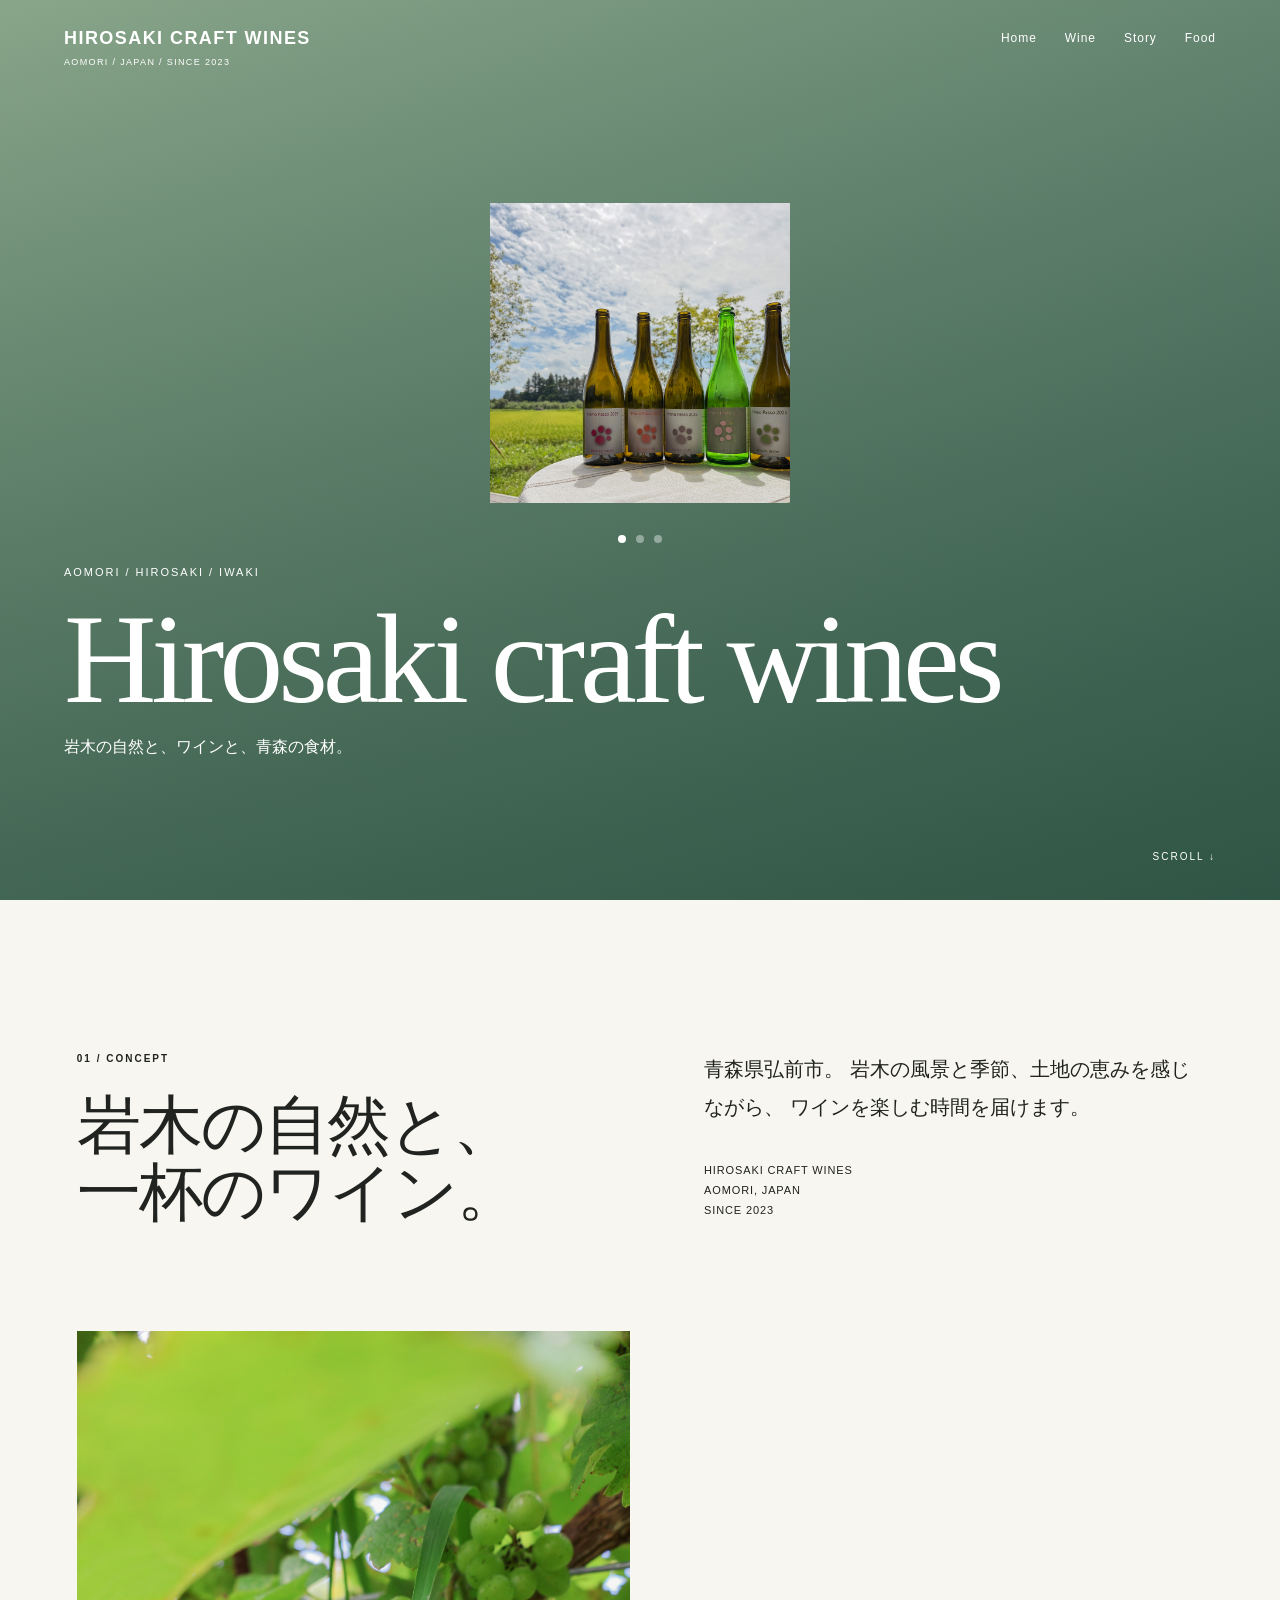
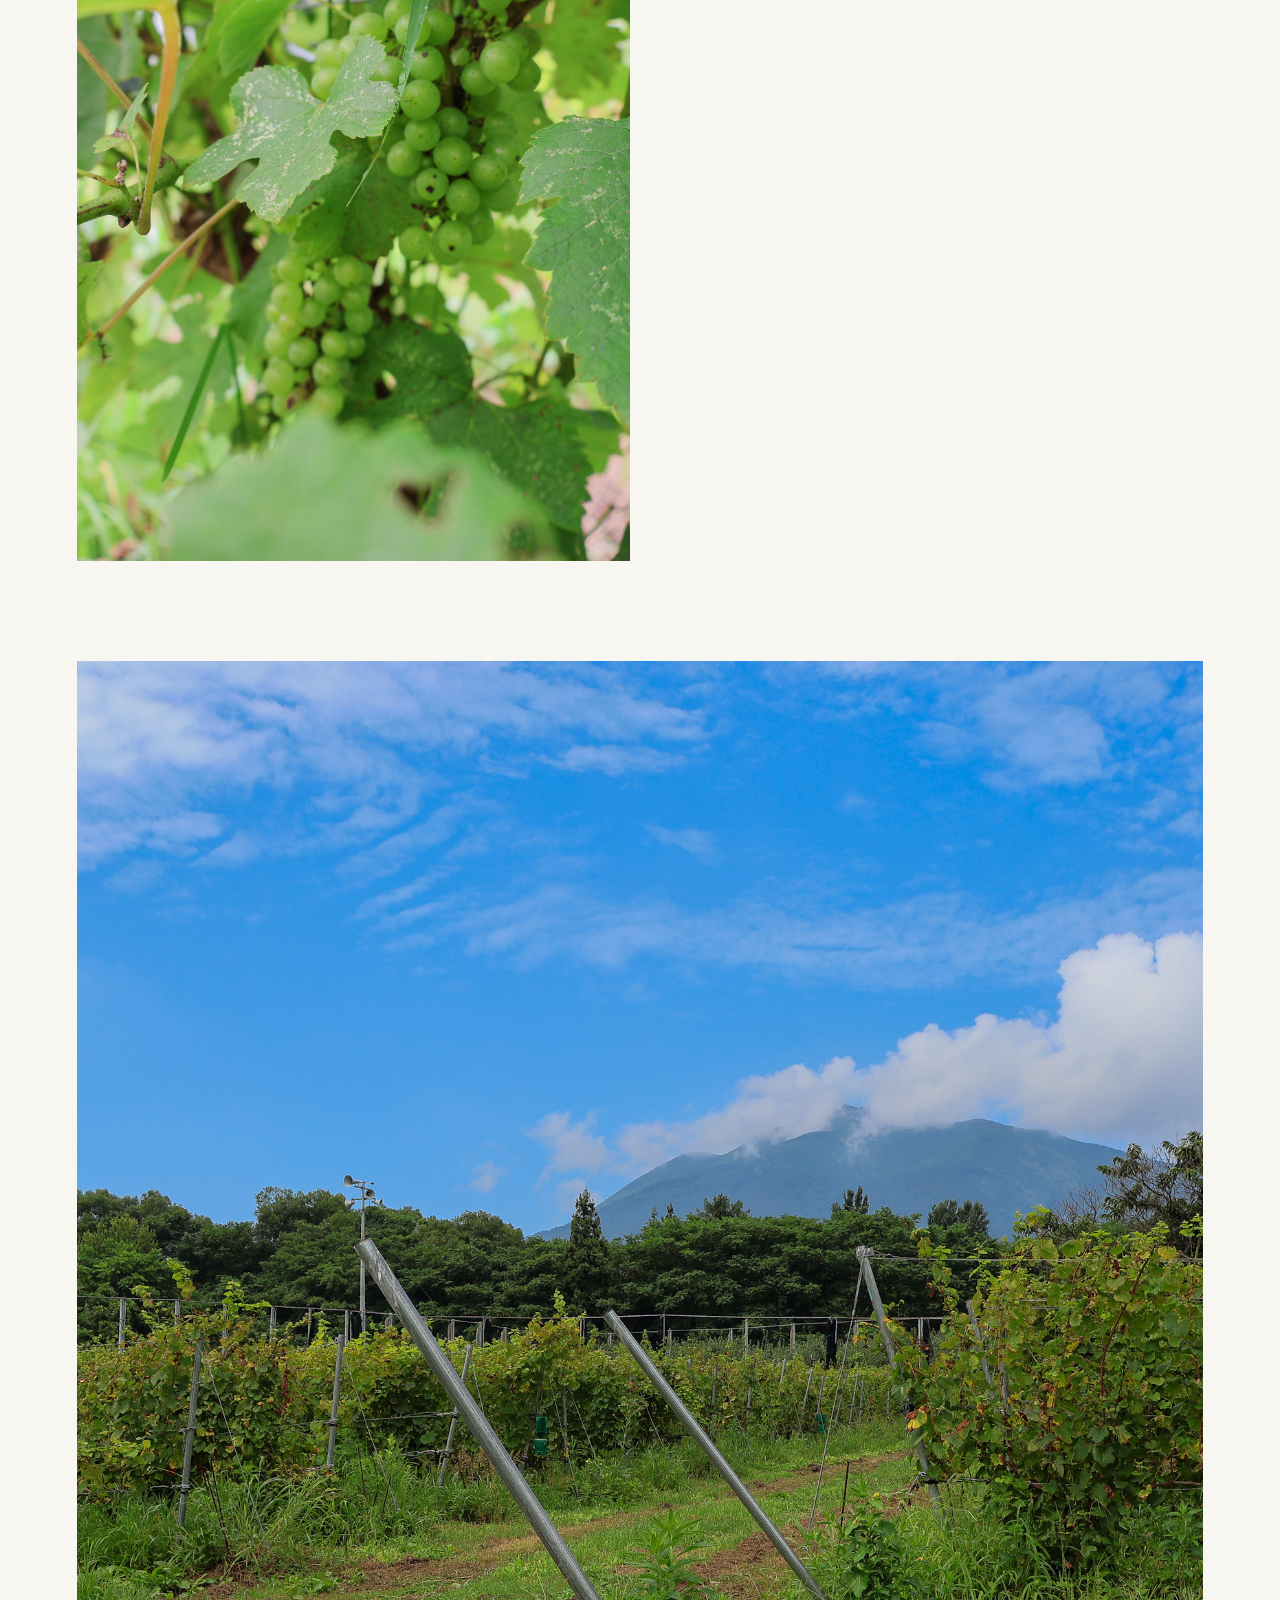
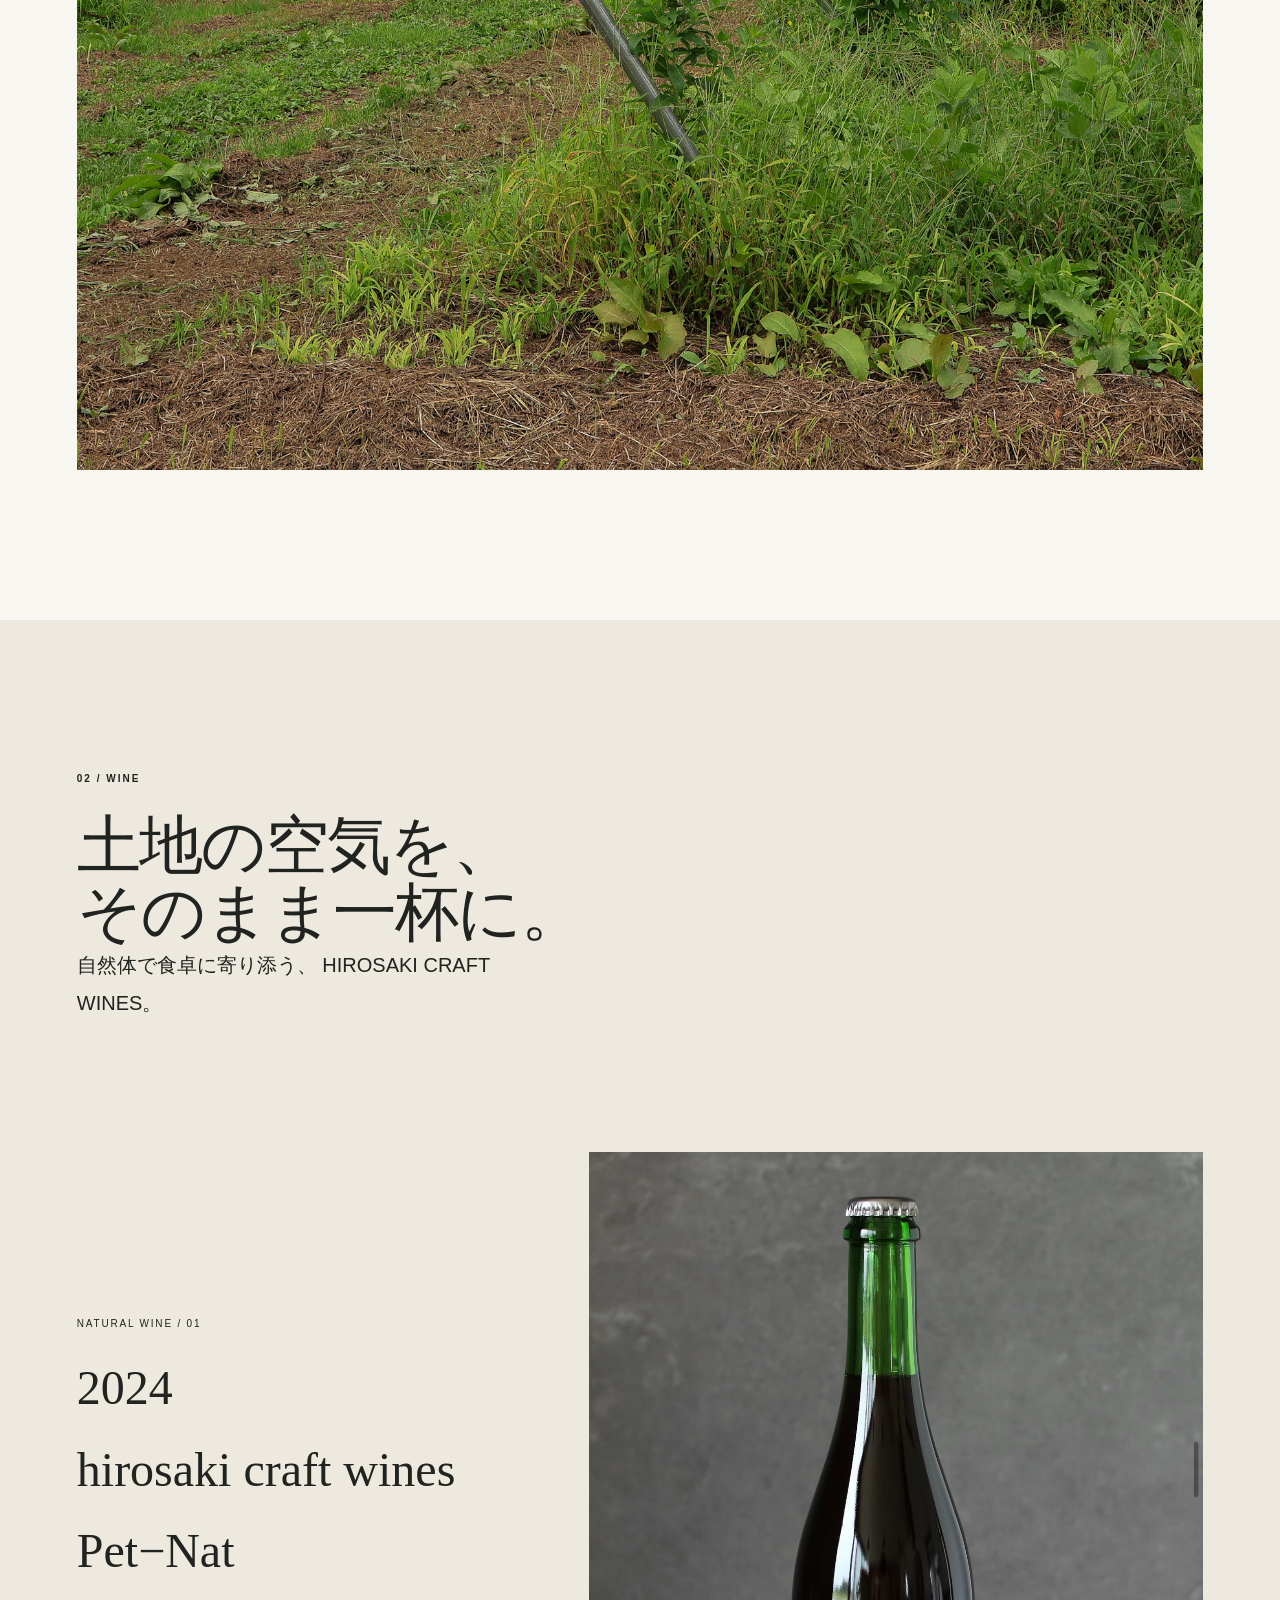
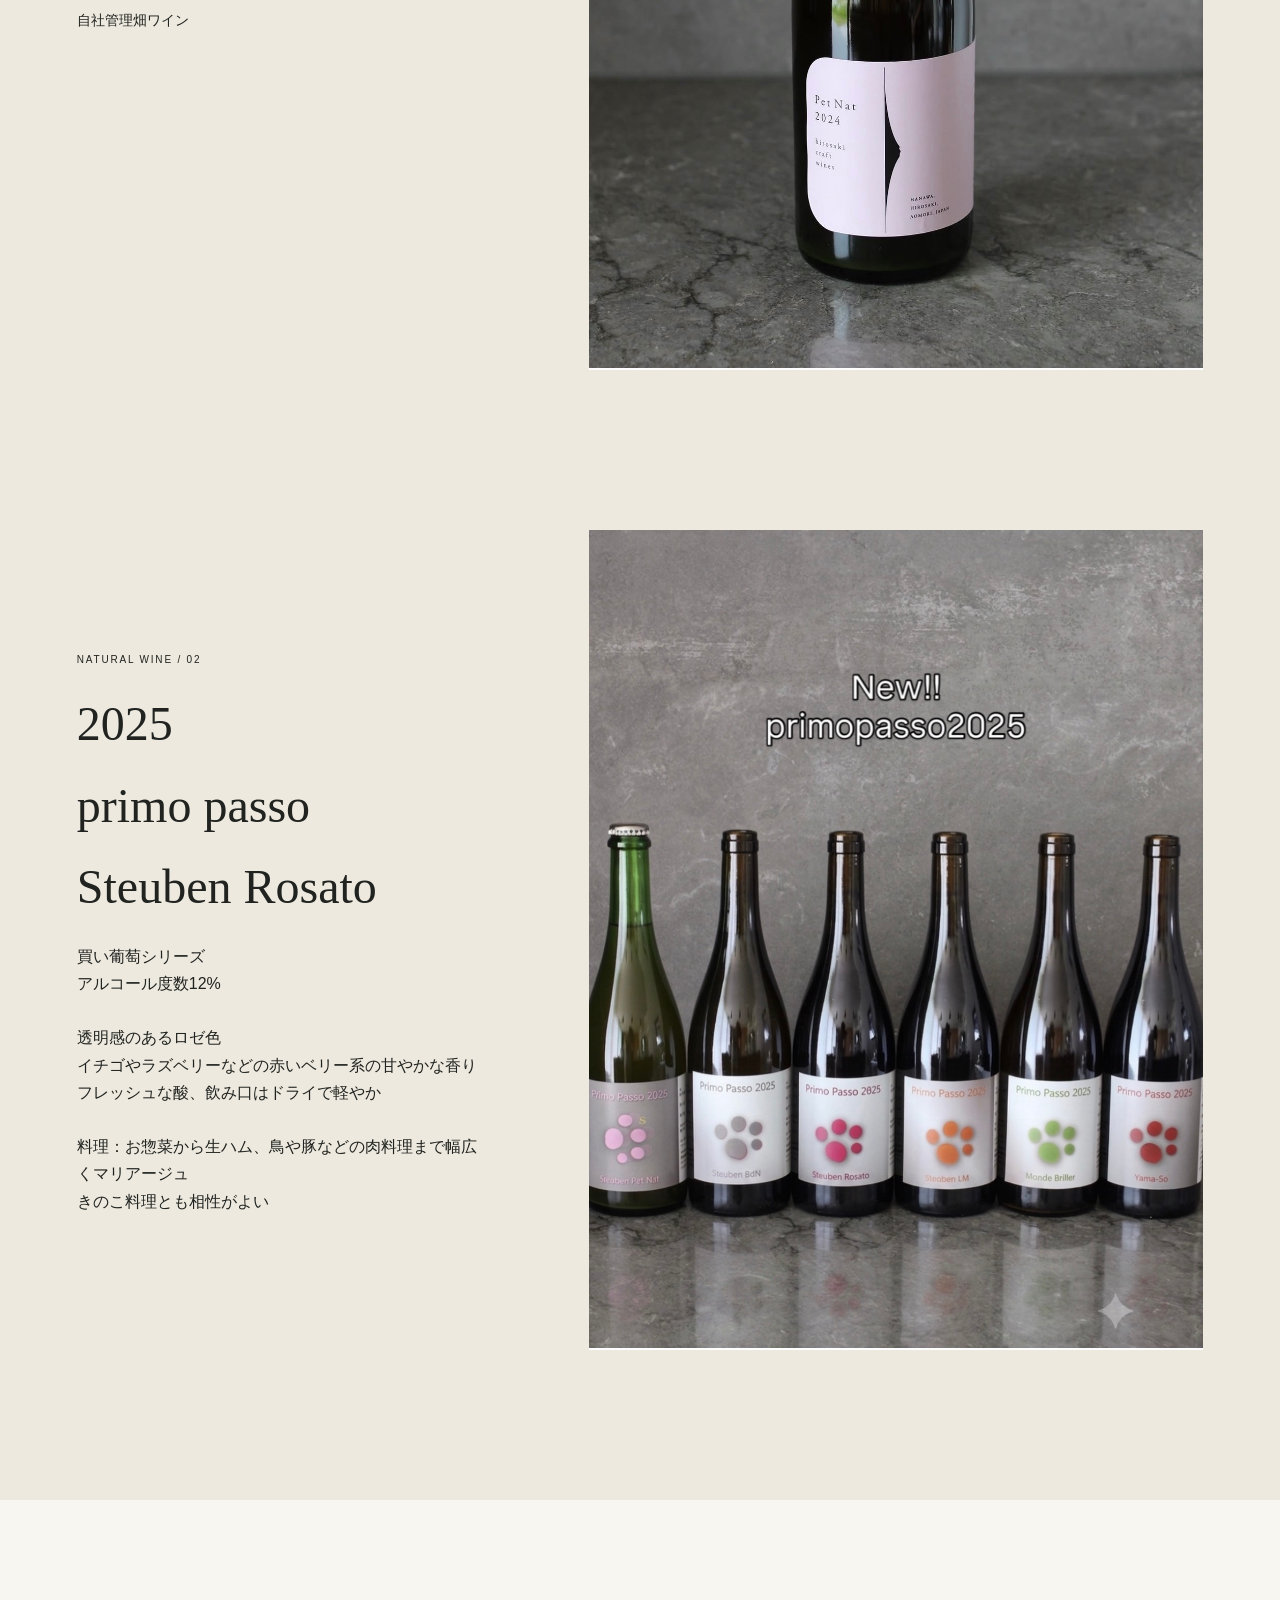
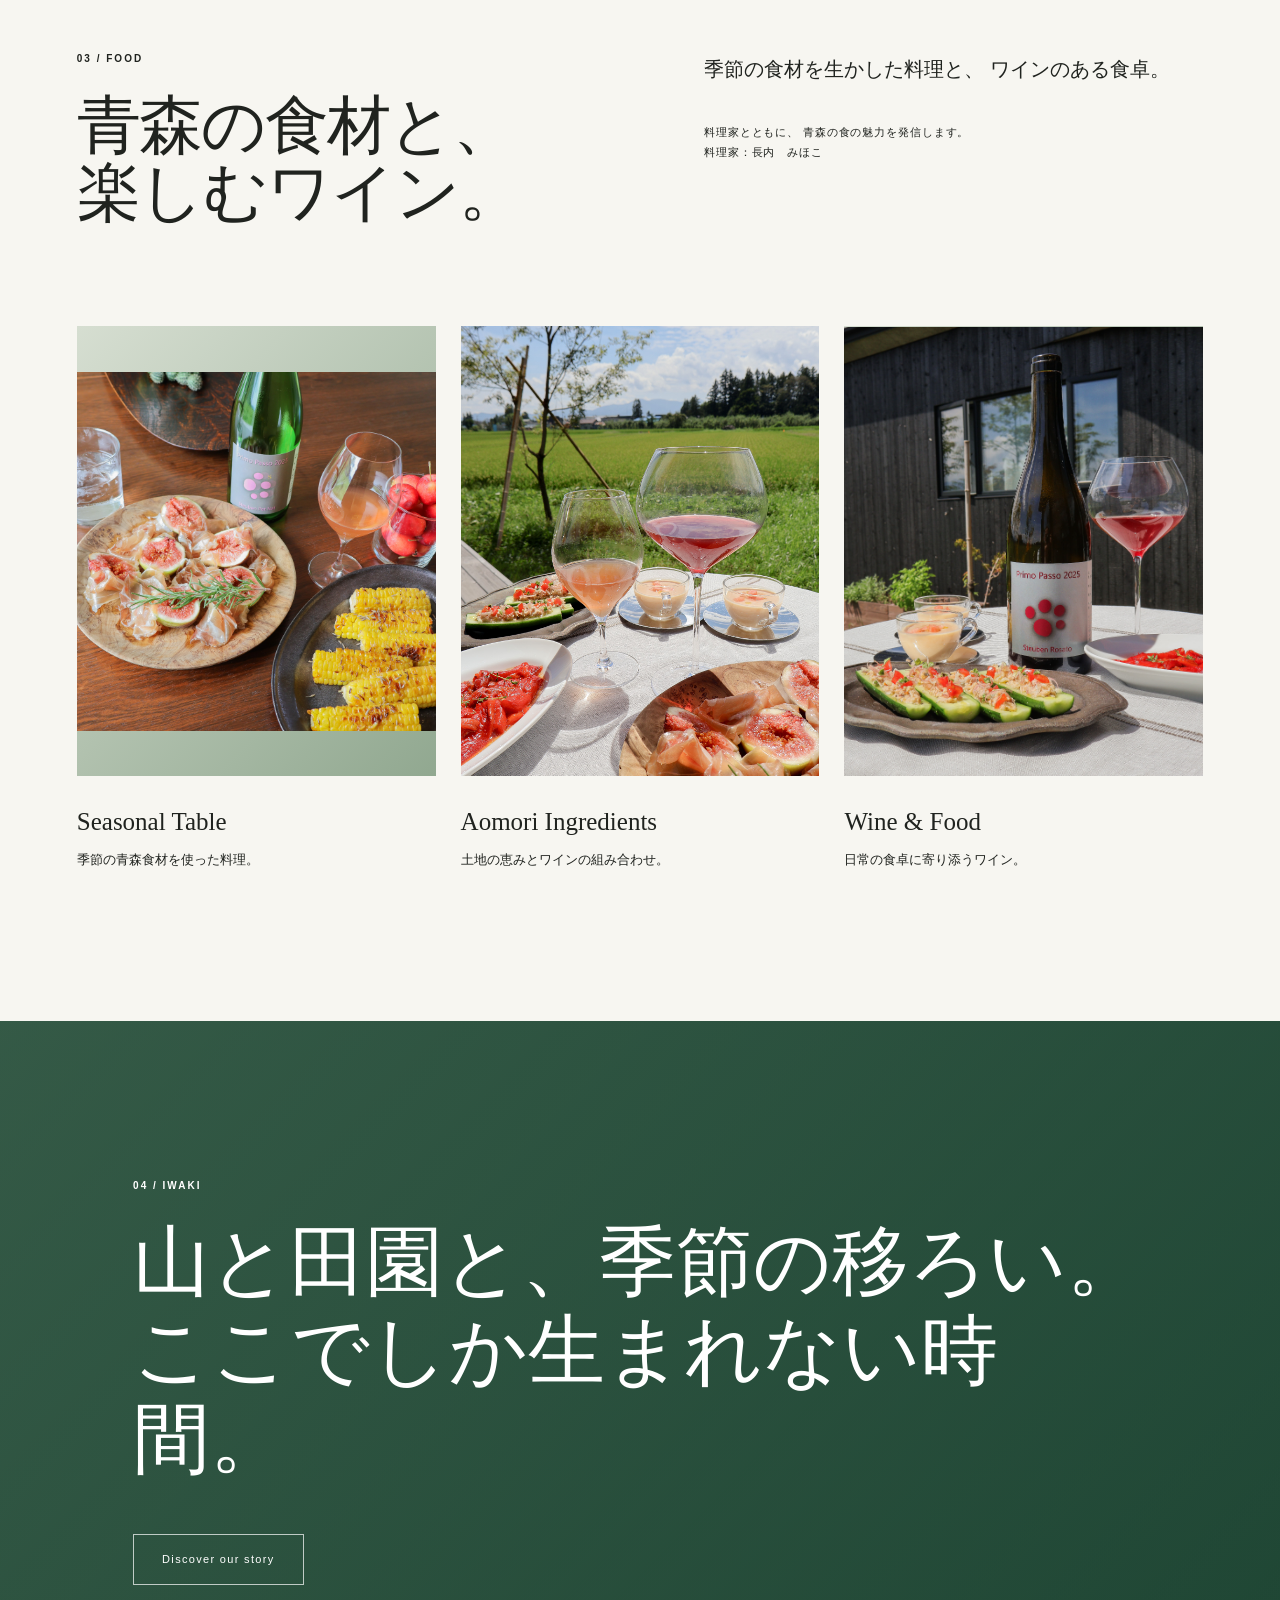
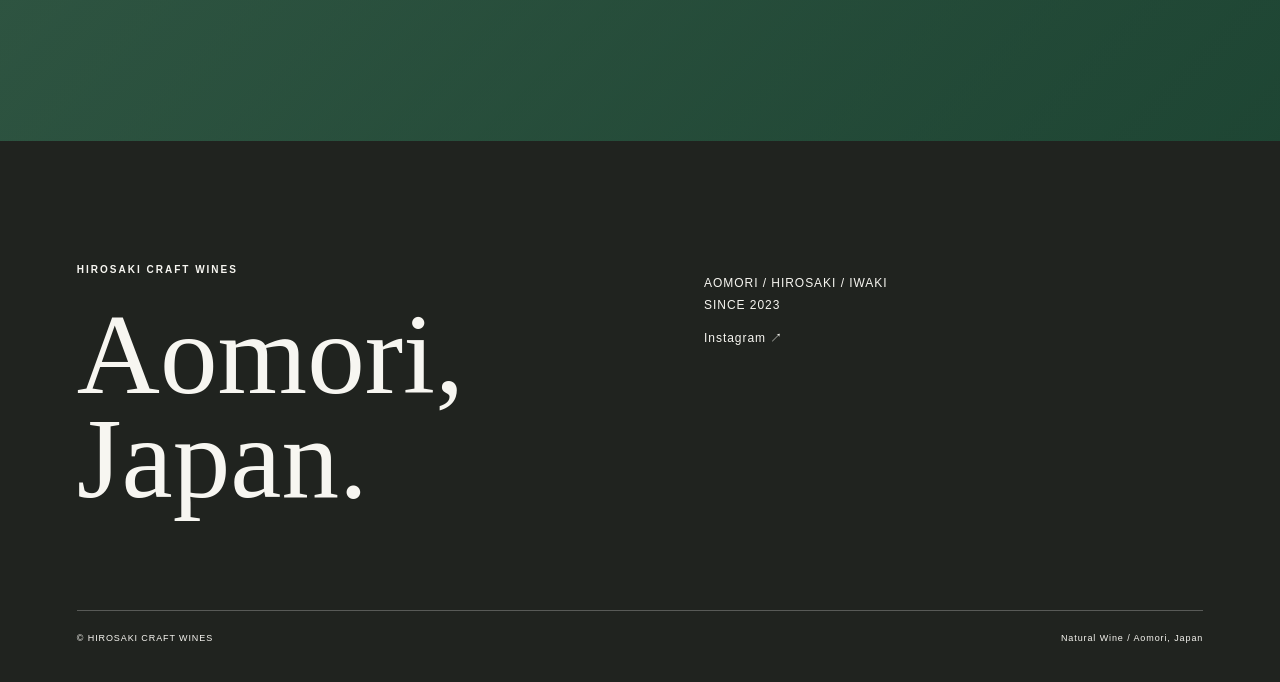
==== index.html @ 7c6a4969 "Add files via upload" ====
<!doctype html>
<html lang="ja">

<head>
   <meta charset="utf-8">
   <meta name="viewport" content="width=device-width,initial-scale=1">

   <title>HIROSAKI CRAFT WINES</title>

   <link rel="stylesheet" href="style.css">
</head>

<body>

   <header class="header">

       <a class="logo" href="index.html">
           HIROSAKI CRAFT WINES
           <small>AOMORI / JAPAN / SINCE 2023</small>
       </a>

       <nav class="menu">
           <a href="index.html">Home</a>
           <a href="wine.html">Wine</a>
           <a href="story.html">Story</a>
           <a href="#food">Food</a>
       </nav>

   </header>


   <!-- HERO -->

   <section class="hero">

       <div class="hero-photo"></div>

       <div class="hero-inner">
<!-- PHOTO SLIDER -->

<div class="hero-slider">

 <div class="hero-slides">

   <div class="hero-slide active">
     <img src="IMG_5281.JPG" alt="Hirosaki Craft Wines">
   </div>

   <div class="hero-slide">
     <img src="IMG_2568.JPG" alt="Hirosaki Craft Wines">
   </div>

   <div class="hero-slide">
     <img src="IMG_2379.JPG" alt="Iwaki">
   </div>

 </div>

 <div class="slider-dots">
   <button class="dot active"></button>
   <button class="dot"></button>
   <button class="dot"></button>
 </div>

</div>

           <div class="eyebrow">
               Aomori / Hirosaki / Iwaki
           </div>

           <h1>
               Hirosaki craft wines
           </h1>

           <p>
               岩木の自然と、ワインと、青森の食材。
           </p>

       </div>

       <div class="scroll">
           SCROLL ↓
       </div>

   </section>


   <!-- CONCEPT -->

   <section class="section">

       <div class="intro">

           <div>

               <div class="kicker">
                   01 / Concept
               </div>

               <h2>
                   岩木の自然と、<br>
                   一杯のワイン。
               </h2>

           </div>


           <div>

               <p class="lead">
                   青森県弘前市。
                   岩木の風景と季節、土地の恵みを感じながら、
                   ワインを楽しむ時間を届けます。
               </p>

               <p class="small-copy">
                   HIROSAKI CRAFT WINES<br>
                   AOMORI, JAPAN<br>
                   SINCE 2023
               </p>

           </div>

       </div>


       <div class="image-grid">

           <div class="image-box">
               <img src="IMG_2224.JPG" alt="岩木の自然">
           </div>

       </div>
       </div>

       <div class="image-box tall">
           <img src="IMG_2220.JPG" alt="岩木の自然">
       </div>
       </div>
       </div>

       </div>

   </section>


   <!-- WINE -->

   <section class="section wine">

       <div class="kicker">
           02 / Wine
       </div>

       <h2>
           土地の空気を、<br>
           そのまま一杯に。
       </h2>

       <p class="lead">
           自然体で食卓に寄り添う、
           HIROSAKI CRAFT WINES。
       </p>


       <div class="product">

           <div>

               <div class="meta">
                   Natural Wine / 01
               </div>

               <h3>
                   2024<br>
                   hirosaki craft wines

                   Pet−Nat
               </h3>

               <p>
                   自社管理畑ワイン<br>
                   <br>
                   <br>
                   <br>
                   <br>
                   <br>
                   <br>
                  
            

               </p>

           </div>


           <div class="image-box">

               <div class="placeholder">
                   <img src="IMG_5672.JPG" alt="岩木の自然">
               </div>

           </div>

       </div>


       <div class="product">

           <div>

               <div class="meta">
                   Natural Wine / 02
               </div>

               <h3>
                   2025<br>
                   primo passo
                   <br>
                   Steuben Rosato
               </h3>
               買い葡萄シリーズ<br>
               アルコール度数12%<br>
               <br>
               透明感のあるロゼ色<br>
               イチゴやラズベリーなどの赤いベリー系の甘やかな香り<br>
               フレッシュな酸、飲み口はドライで軽やか<br>
               <br>
               料理：お惣菜から生ハム、鳥や豚などの肉料理まで幅広くマリアージュ<br>
               きのこ料理とも相性がよい

               <p>

               </p>

           </div>


           <div class="image-box">

               <div class="placeholder">
                   <img src="IMG_5671.JPG" alt="岩木の自然">
               </div>

           </div>

       </div>

   </section>


   <!-- FOOD -->

   <section id="food" class="section alt">

       <div class="intro">

           <div>

               <div class="kicker">
                   03 / Food
               </div>

               <h2>
                   青森の食材と、<br>
                   楽しむワイン。
               </h2>

           </div>


           <div>

               <p class="lead">
                   季節の食材を生かした料理と、
                   ワインのある食卓。
               </p>

               <p class="small-copy">
                   料理家とともに、
                   青森の食の魅力を発信します。<br>
				   料理家：長内　みほこ
               </p>

           </div>

       </div>


       <div class="cards">

           <article class="card">

               <div class="card-image">
                   <div class="placeholder">
                       <img src="IMG_2417.JPG" alt="岩木の自然">
                   </div>
               </div>

               <h3>
                   Seasonal Table
               </h3>

               <p>
                   季節の青森食材を使った料理。
               </p>

           </article>


           <article class="card">

               <div class="card-image">
                   <div class="placeholder">
                       <img src="IMG_2379.JPG" alt="岩木の自然">
                   </div>
               </div>

               <h3>
                   Aomori Ingredients
               </h3>

               <p>
                   土地の恵みとワインの組み合わせ。
               </p>

           </article>


           <article class="card">

               <div class="card-image">
                   <div class="placeholder">
                       <img src="IMG_2354.JPG" alt="岩木の自然">
                   </div>
               </div>

               <h3>
                   Wine & Food
               </h3>

               <p>
                   日常の食卓に寄り添うワイン。
               </p>

           </article>

       </div>

   </section>


   <!-- IWAKI -->

   <section class="section green">

       <div class="quote">

           <div class="kicker">
               04 / Iwaki
           </div>

           <p>
               山と田園と、季節の移ろい。<br>
               ここでしか生まれない時間。
           </p>

           <a class="button" href="story.html">
               Discover our story
           </a>

       </div>

   </section>


   <!-- FOOTER -->

   <footer class="footer">

       <div class="footer-top">

           <div>

               <div class="kicker">
                   HIROSAKI CRAFT WINES
               </div>

               <h2>
                   Aomori,<br>
                   Japan.
               </h2>

           </div>


           <div>

               <p>
                   AOMORI / HIROSAKI / IWAKI<br>
                   SINCE 2023
               </p>

               <p>
                   <a href="https://www.instagram.com/hirosaki_craft_wines/" target="_blank">
                       Instagram ↗
                   </a>
               </p>

           </div>

       </div>


       <div class="footer-bottom">

           <span>
               © HIROSAKI CRAFT WINES
           </span>

           <span>
               Natural Wine / Aomori, Japan
           </span>

       </div>

   </footer>

<script>

const slides = document.querySelectorAll(".hero-slide");
const dots = document.querySelectorAll(".dot");

let current = 0;

function showSlide(index) {

 slides.forEach((slide) => {
   slide.classList.remove("active");
 });

 dots.forEach((dot) => {
   dot.classList.remove("active");
 });

 slides[index].classList.add("active");
 dots[index].classList.add("active");

 current = index;
}


function nextSlide() {

 let next = current + 1;

 if (next >= slides.length) {
   next = 0;
 }

 showSlide(next);
}


/* 自動切り替え */

setInterval(nextSlide, 4000);


/* ドットを押したら切り替え */

dots.forEach((dot, index) => {

 dot.addEventListener("click", () => {
   showSlide(index);
 });

});


/* スワイプ */

let startX = 0;

const slider = document.querySelector(".hero-slider");

slider.addEventListener("touchstart", (e) => {
 startX = e.touches[0].clientX;
});


slider.addEventListener("touchend", (e) => {

 const endX = e.changedTouches[0].clientX;

 const distance = endX - startX;

 if (Math.abs(distance) > 50) {

   if (distance < 0) {
     nextSlide();
   } else {

     let prev = current - 1;

     if (prev < 0) {
       prev = slides.length - 1;
     }

     showSlide(prev);
   }

 }

});

</script>
</body>

</html>
---- style.css ----
/* ========================================
 HIROSAKI CRAFT WINES
 Main Style
======================================== */


/* ---------- BASIC ---------- */

* {
box-sizing: border-box;
}

html {
scroll-behavior: smooth;
}

body {
margin: 0;
background: #f7f6f1;
color: #20231f;
font-family:
  -apple-system,
  BlinkMacSystemFont,
  "Helvetica Neue",
  Arial,
  sans-serif;
line-height: 1.7;
}

a {
color: inherit;
text-decoration: none;
}

img {
display: block;
width: 100%;
}


/* ---------- HEADER ---------- */

.header {
position: absolute;
top: 0;
left: 0;
width: 100%;
padding: 28px 5vw;
display: flex;
justify-content: space-between;
align-items: flex-start;
z-index: 10;
color: white;
}

.logo {
font-size: 18px;
font-weight: 600;
letter-spacing: 0.08em;
line-height: 1.2;
}

.logo small {
display: block;
margin-top: 7px;
font-size: 9px;
letter-spacing: 0.15em;
font-weight: 400;
}

.menu {
display: flex;
gap: 28px;
font-size: 12px;
letter-spacing: 0.08em;
}

.menu a {
transition: opacity 0.3s ease;
}

.menu a:hover {
opacity: 0.5;
}


/* ---------- HERO ---------- */
/* ---------- HERO PHOTO SLIDER ---------- */

.hero-slider {
 width: 50%;
 max-width: 800px;

 margin: 0 auto 60px;

 position: relative;
}


.hero-slides {
 position: relative;

 width: 100%;
 height: 300px;

 overflow: hidden;
}


.hero-slide {
 position: absolute;

 inset: 0;

 opacity: 0;

 transition: opacity 0.8s ease;

 touch-action: pan-y;
}


.hero-slide.active {
 opacity: 1;
}


.hero-slide img {
 width: 100%;
 height: 100%;
 object-fit: contain; /* 枠の中に全体を綺麗に収める */
}

 object-fit: cover;
 object-position: center;

 display: block;
}


/* ---------- SLIDER DOTS ---------- */

.slider-dots {
 display: flex;
 justify-content: center;
 align-items: center;

 gap: 10px;

 margin-top: 18px;
}


.dot {
 width: 8px;
 height: 8px;

 padding: 0;

 border: 0;
 border-radius: 50%;

 background: rgba(255,255,255,0.4);

 cursor: pointer;
}


.dot.active {
 background: white;
}


.hero {
position: relative;
min-height: 100vh;
display: flex;
align-items: center;
overflow: hidden;
background:
  linear-gradient(
    rgba(20, 48, 38, 0.25),
    rgba(20, 48, 38, 0.55)
  );
color: white;
}


/*
写真を入れる場所

後でここを

background-image: url("images/iwa.jpg");

のように変更する
*/

.hero-photo {
position: absolute;
inset: 0;

background:
  linear-gradient(
    rgba(15, 55, 42, 0.15),
    rgba(15, 55, 42, 0.55)
  ),
  linear-gradient(
    135deg,
    #9eb99b,
    #567967
  );

background-size: cover;
background-position: center;
}


.hero-inner {
position: relative;
z-index: 2;
width: 90%;
max-width: 1200px;
margin: 0 auto;
padding-top: 80px;
}

.eyebrow {
margin-bottom: 20px;
font-size: 11px;
letter-spacing: 0.18em;
text-transform: uppercase;
}

.hero h1 {
margin: 0;
font-family: Georgia, "Times New Roman", serif;
font-size: clamp(60px, 10vw, 150px);
font-weight: 400;
line-height: 0.9;
letter-spacing: -0.04em;

animation: fadeUp 1.2s ease-out forwards;
}

@keyframes fadeUp {
from {
  opacity: 0;
  transform: translateY(30px);
}

to {
  opacity: 1;
  transform: translateY(0);
}
}
}

.hero p {
margin-top: 35px;
font-size: 16px;
letter-spacing: 0.08em;
}

.scroll {
position: absolute;
right: 5vw;
bottom: 35px;
font-size: 10px;
letter-spacing: 0.2em;
z-index: 2;
}


/* ---------- SECTION ---------- */

.section {
padding: 150px 6vw;
}

.kicker {
margin-bottom: 25px;
font-size: 10px;
letter-spacing: 0.2em;
text-transform: uppercase;
font-weight: 600;
}

.section h2 {
margin: 0;
font-family: Georgia, "Times New Roman", serif;
font-size: clamp(32px, 5vw, 65px);
line-height: 1.05;
font-weight: 400;
letter-spacing: -0.03em;
}

.intro {
display: grid;
grid-template-columns: 1fr 1fr;
gap: 10vw;
max-width: 1200px;
margin: 0 auto 100px;
}

.lead {
margin: 0;
font-size: 20px;
line-height: 1.9;
max-width: 500px;
}

.small-copy {
margin-top: 35px;
font-size: 11px;
line-height: 1.8;
letter-spacing: 0.08em;
}


/* ---------- IMAGE GRID ---------- */

.image-grid {
display: grid;
grid-template-columns: 1fr 1fr;
gap: 20px;
max-width: 1200px;
margin: 0 auto;
}

.image-box {
position: relative;
overflow: hidden;
min-height: 420px;
}

.image-box.tall {
margin-top: 100px;
min-height: 560px;
}

.placeholder {
width: 100%;
height: 100%;
min-height: inherit;

display: flex;
align-items: center;
justify-content: center;

background:
  linear-gradient(
    135deg,
    #d6ded1,
    #91a890
  );

color: rgba(255,255,255,0.8);

font-size: 10px;
letter-spacing: 0.2em;
}


/* ---------- WINE ---------- */

.wine {
background: #ede9df;
}

.product {
max-width: 1200px;
margin: 130px auto 0;

display: grid;
grid-template-columns: 0.8fr 1.2fr;
gap: 8vw;

align-items: center;
}

.product + .product {
margin-top: 160px;
}

.product .meta {
font-size: 10px;
letter-spacing: 0.18em;
text-transform: uppercase;
}

.product h3 {
margin: 15px 0;
font-family: Georgia, "Times New Roman", serif;
font-size: 48px;
font-weight: 400;
}

.product p {
max-width: 420px;
font-size: 14px;
line-height: 1.9;
}
/* ---------- WINE PROFILE ---------- */

.wine-profile {
 display: flex;
 gap: 35px;
 align-items: center;
 margin-top: 35px;
 padding: 20px 0;
 border-top: 1px solid #bdbab2;
 border-bottom: 1px solid #bdbab2;
}

.profile-item {
 display: flex;
 align-items: center;
 gap: 10px;
}

.profile-label {
 font-size: 15px;
 letter-spacing: 0.08em;
}

.rating {
 display: flex;
 gap: 4px;
}

/* ---------- DELICATE WINE BOTTLE RATING ---------- */

.rating {
 display: flex;
 gap: 6px;
 align-items: flex-end;
}

.rating span {
 position: relative;
 width: 9px;
 height: 25px;
 background: #d9d9d9;
 border-radius: 1px 1px 2px 2px;
}


/* ボトルの首 */

.rating span::before {
 content: "";
 position: absolute;

 width: 4px;
 height: 6px;

 top: -6px;
 left: 50%;

 transform: translateX(-50%);

 background: inherit;

 border-radius: 1px 1px 0 0;
}


/* ボトルの肩 */

.rating span::after {
 content: "";
 position: absolute;

 width: 7px;
 height: 4px;

 top: -1px;
 left: 50%;

 transform: translateX(-50%);

 background: inherit;

 border-radius: 50% 50% 0 0;
}


/* 黒いボトル */

.rating span.active {
 background: #20231f;
}




/* ---------- FOOD ---------- */

.alt {
background: #f7f6f1;
}

.cards {
display: grid;
grid-template-columns: repeat(3, 1fr);
gap: 25px;
max-width: 1200px;
margin: 100px auto 0;
}

.card-image {
height: 450px;
overflow: hidden;
}

.card h3 {
margin: 25px 0 5px;
font-family: Georgia, "Times New Roman", serif;
font-size: 25px;
font-weight: 400;
}

.card p {
margin: 0;
font-size: 13px;
}


/* ---------- IWAKI ---------- */

.green {
min-height: 80vh;

display: flex;
align-items: center;

background:
  linear-gradient(
    rgba(30, 69, 51, 0.65),
    rgba(30, 69, 51, 0.65)
  ),
  linear-gradient(
    135deg,
    #5e806a,
    #1e4634
  );

color: white;
}

.quote {
width: 90%;
max-width: 1200px;
margin: auto;
}

.quote p {
margin: 0 0 50px;

font-family: Georgia, "Times New Roman", serif;
font-size: clamp(40px, 6vw, 80px);
line-height: 1.15;
font-weight: 400;
}


/* ---------- BUTTON ---------- */

.button {
display: inline-block;

padding: 15px 28px;

border: 1px solid rgba(255,255,255,0.7);

font-size: 11px;
letter-spacing: 0.12em;

transition:
  background 0.3s ease,
  color 0.3s ease;
}

.button:hover {
background: white;
color: #203f31;
}


/* ---------- FOOTER ---------- */

.footer {
padding: 120px 6vw 35px;
background: #20231f;
color: #f7f6f1;
}

.footer-top {
display: grid;
grid-template-columns: 1fr 1fr;
gap: 10vw;

max-width: 1200px;
margin: auto;
}

.footer h2 {
margin: 0;

font-family: Georgia, "Times New Roman", serif;
font-size: clamp(60px, 9vw, 130px);
line-height: 0.9;
font-weight: 400;
}

.footer p {
font-size: 12px;
line-height: 1.8;
letter-spacing: 0.08em;
}

.footer-bottom {
max-width: 1200px;
margin: 100px auto 0;
padding-top: 20px;

border-top: 1px solid rgba(255,255,255,0.25);

display: flex;
justify-content: space-between;

font-size: 9px;
letter-spacing: 0.1em;
}


/* ========================================
 MOBILE
======================================== */

@media (max-width: 700px) {


/* HEADER */

.header {
  padding: 20px 5vw;
}

.logo {
  font-size: 14px;
}

.logo small {
  font-size: 7px;
}

.menu {
  gap: 12px;
  font-size: 9px;
}


/* HERO */

.hero {
  min-height: 90vh;
}

.hero-inner {
  padding-top: 100px;
}

.hero h1 {
  font-size: 62px;
}

.hero p {
  font-size: 13px;
}


/* SECTION */

.section {
  padding: 100px 6vw;
}

.section h2 {
  font-size: 44px;
}


/* INTRO */

.intro {
  grid-template-columns: 1fr;
  gap: 50px;
  margin-bottom: 70px;
}

.lead {
  font-size: 16px;
}


/* IMAGES */

.image-grid {
  grid-template-columns: 1fr;
  gap: 15px;
}

.image-box {
  min-height: 360px;
}

.image-box.tall {
  margin-top: 0;
  min-height: 420px;
}


/* WINE */

.product {
  grid-template-columns: 1fr;
  gap: 45px;
  margin-top: 80px;
}

.product + .product {
  margin-top: 100px;
}

.product h3 {
  font-size: 40px;
}
.wine-profile {
  flex-wrap: wrap;
  gap: 15px 25px;
  margin-top: 25px;
}

.profile-label {
  font-size: 13px;
}

.rating span {
  width: 14px;
  height: 20px;
}
.wine-profile {
  flex-wrap: wrap;
  gap: 15px 25px;
  margin-top: 25px;
}

.profile-label {
  font-size: 13px;
}

.rating span {
  width: 14px;
  height: 20px;
}


/* FOOD */

.cards {
  grid-template-columns: 1fr;
  gap: 70px;
  margin-top: 70px;
}

.card-image {
  height: 420px;
}


/* IWAKI */

.green {
  min-height: 70vh;
}

.quote p {
  font-size: 43px;
}


/* FOOTER */

.footer {
  padding: 90px 6vw 30px;
}

.footer-top {
  grid-template-columns: 1fr;
  gap: 60px;
}

.footer h2 {
  font-size: 75px;
}

.footer-bottom {
  margin-top: 70px;
  flex-direction: column;
  gap: 10px;
}

}
/* 写真の下の丸ボタンを画面中央に固定する設定 */
.slider-dots {
 position: absolute !important;
 bottom: -40px !important;
 left: 0 !important;
 width: 100% !important;
 z-index: 10 !important;
 display: flex !important;
 justify-content: center !important;
 align-items: center !important;
 gap: 10px !important;
}

/* 四角くなってしまったボタンを「きれいな丸」に戻す設定 */
.dot {
 width: 8px !important;
 height: 8px !important;
 padding: 0 !important;
 border: 0 !important;
 border-radius: 50% !important;
 background: rgba(255, 255, 255, 0.4) !important;
 cursor: pointer !important;
}

/* 今表示されている写真の丸ボタンを白くする設定 */
.dot.active {
 background: #ffffff !important;
}

iPhoneから送信
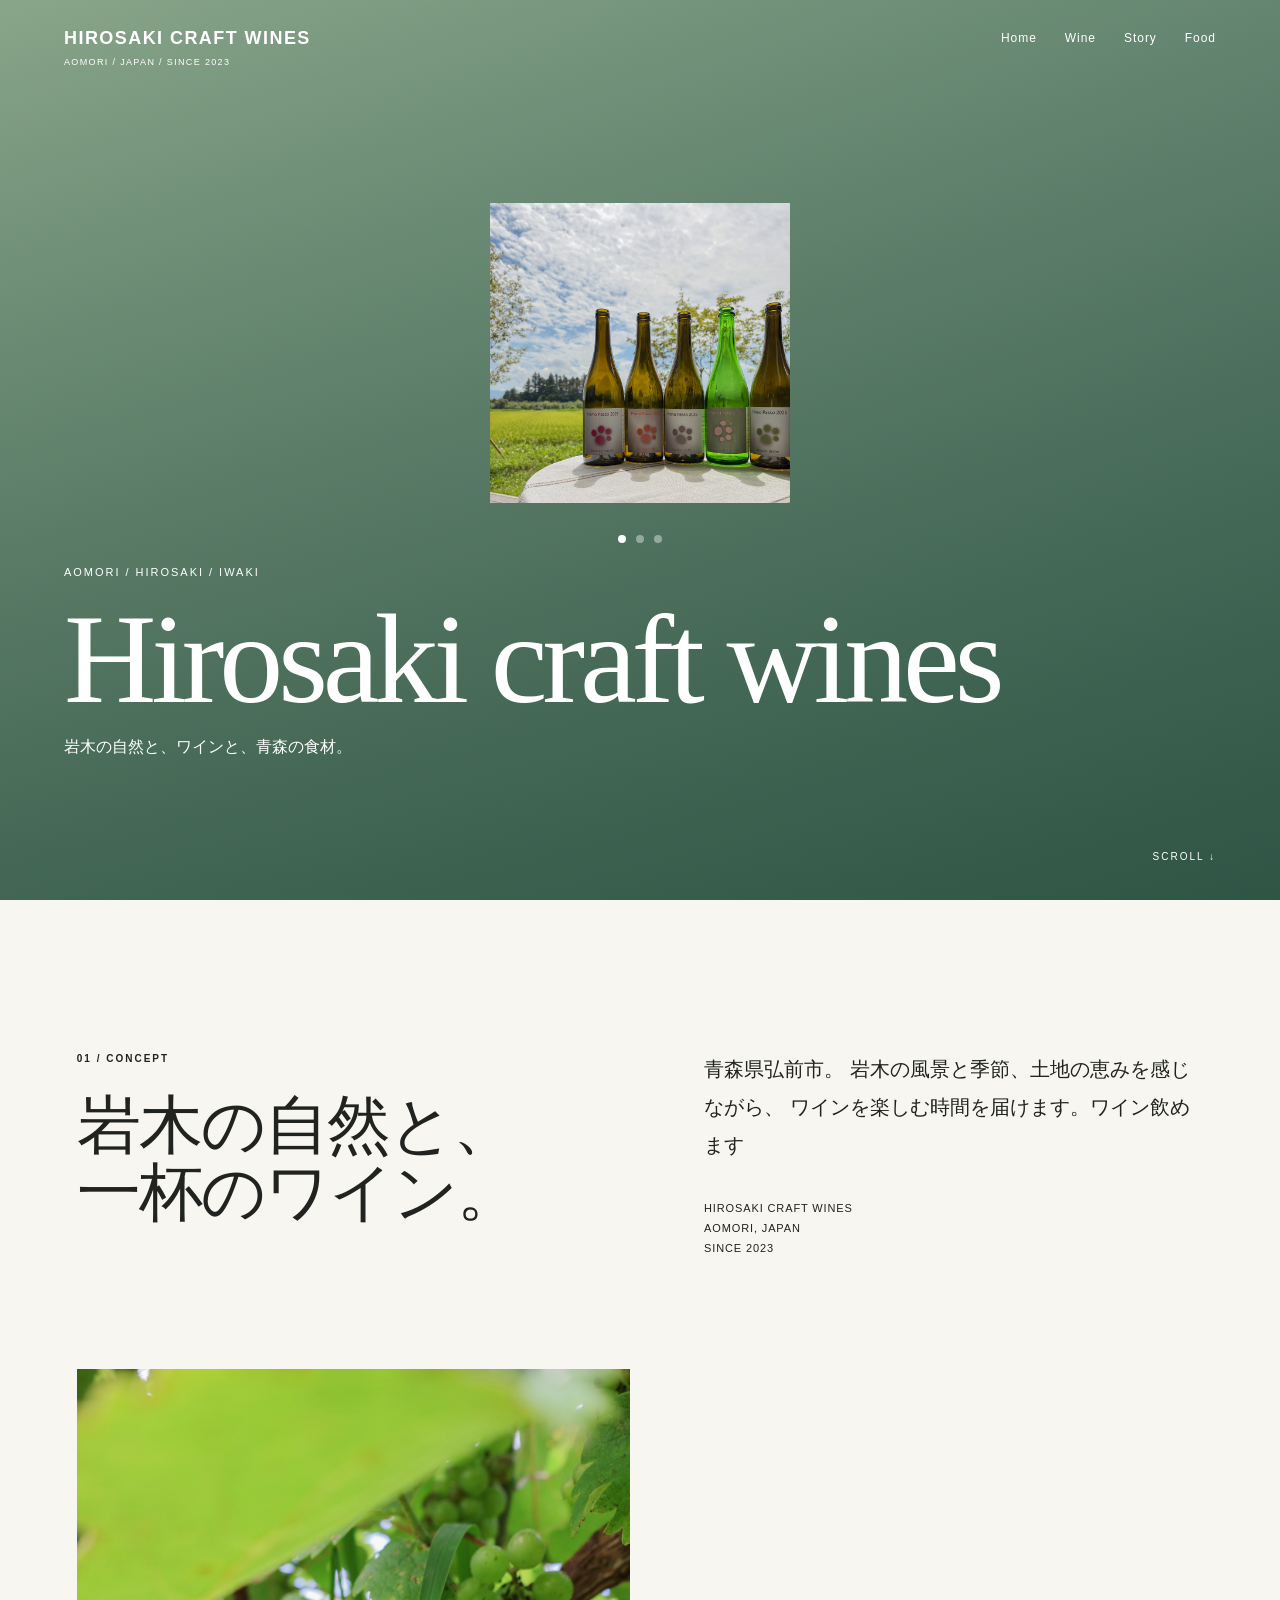
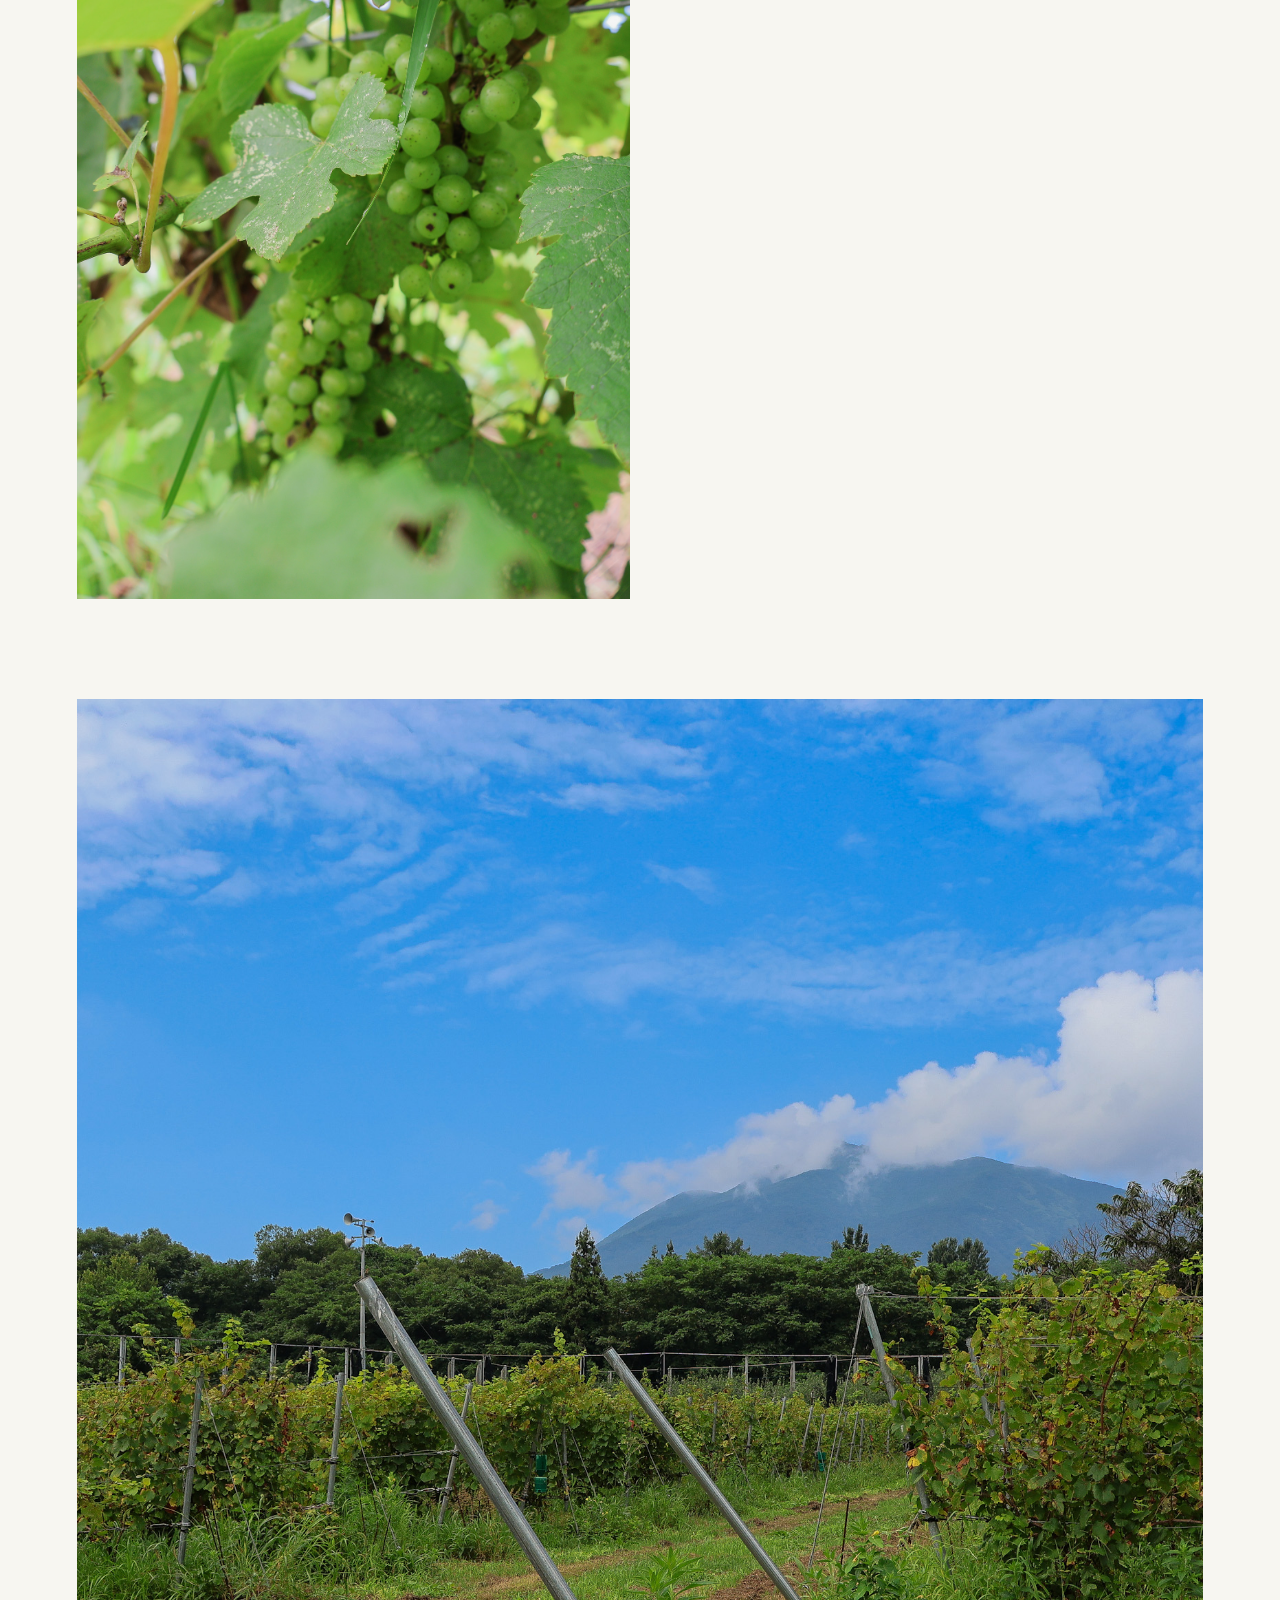
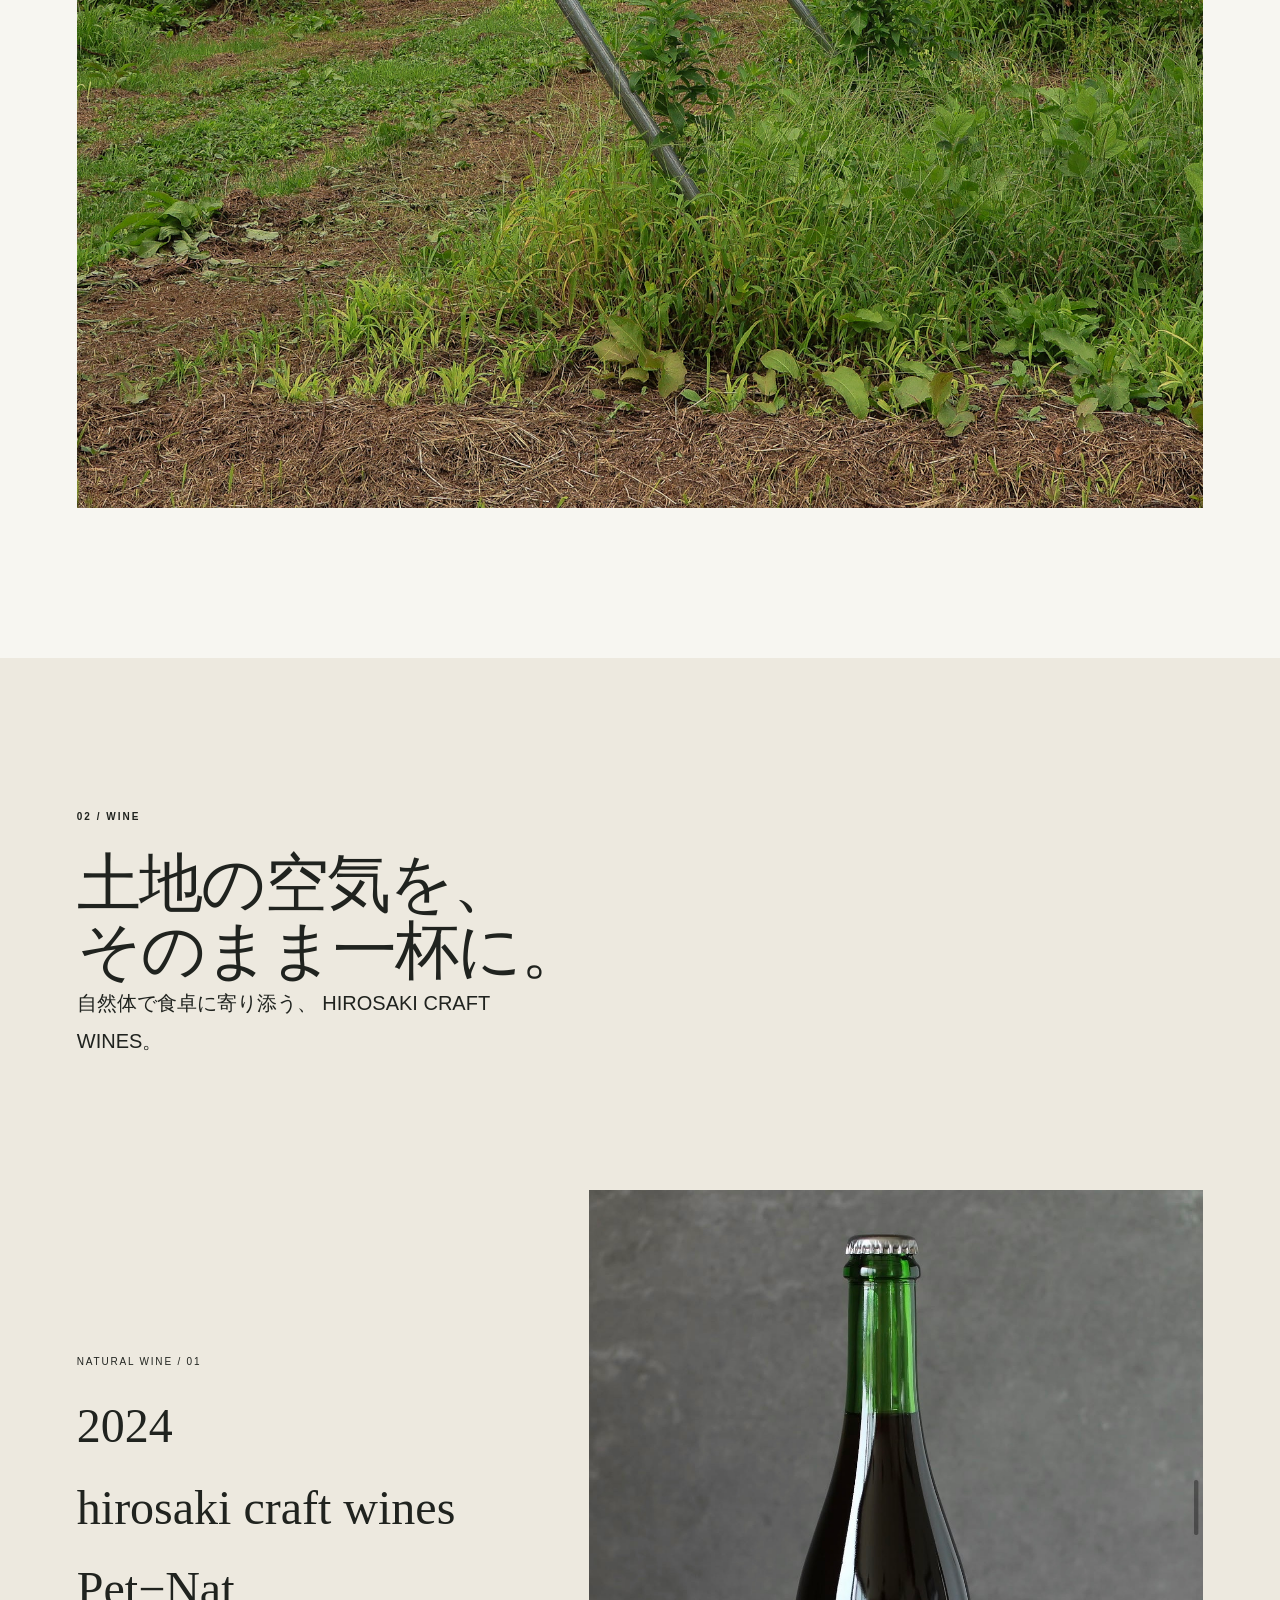
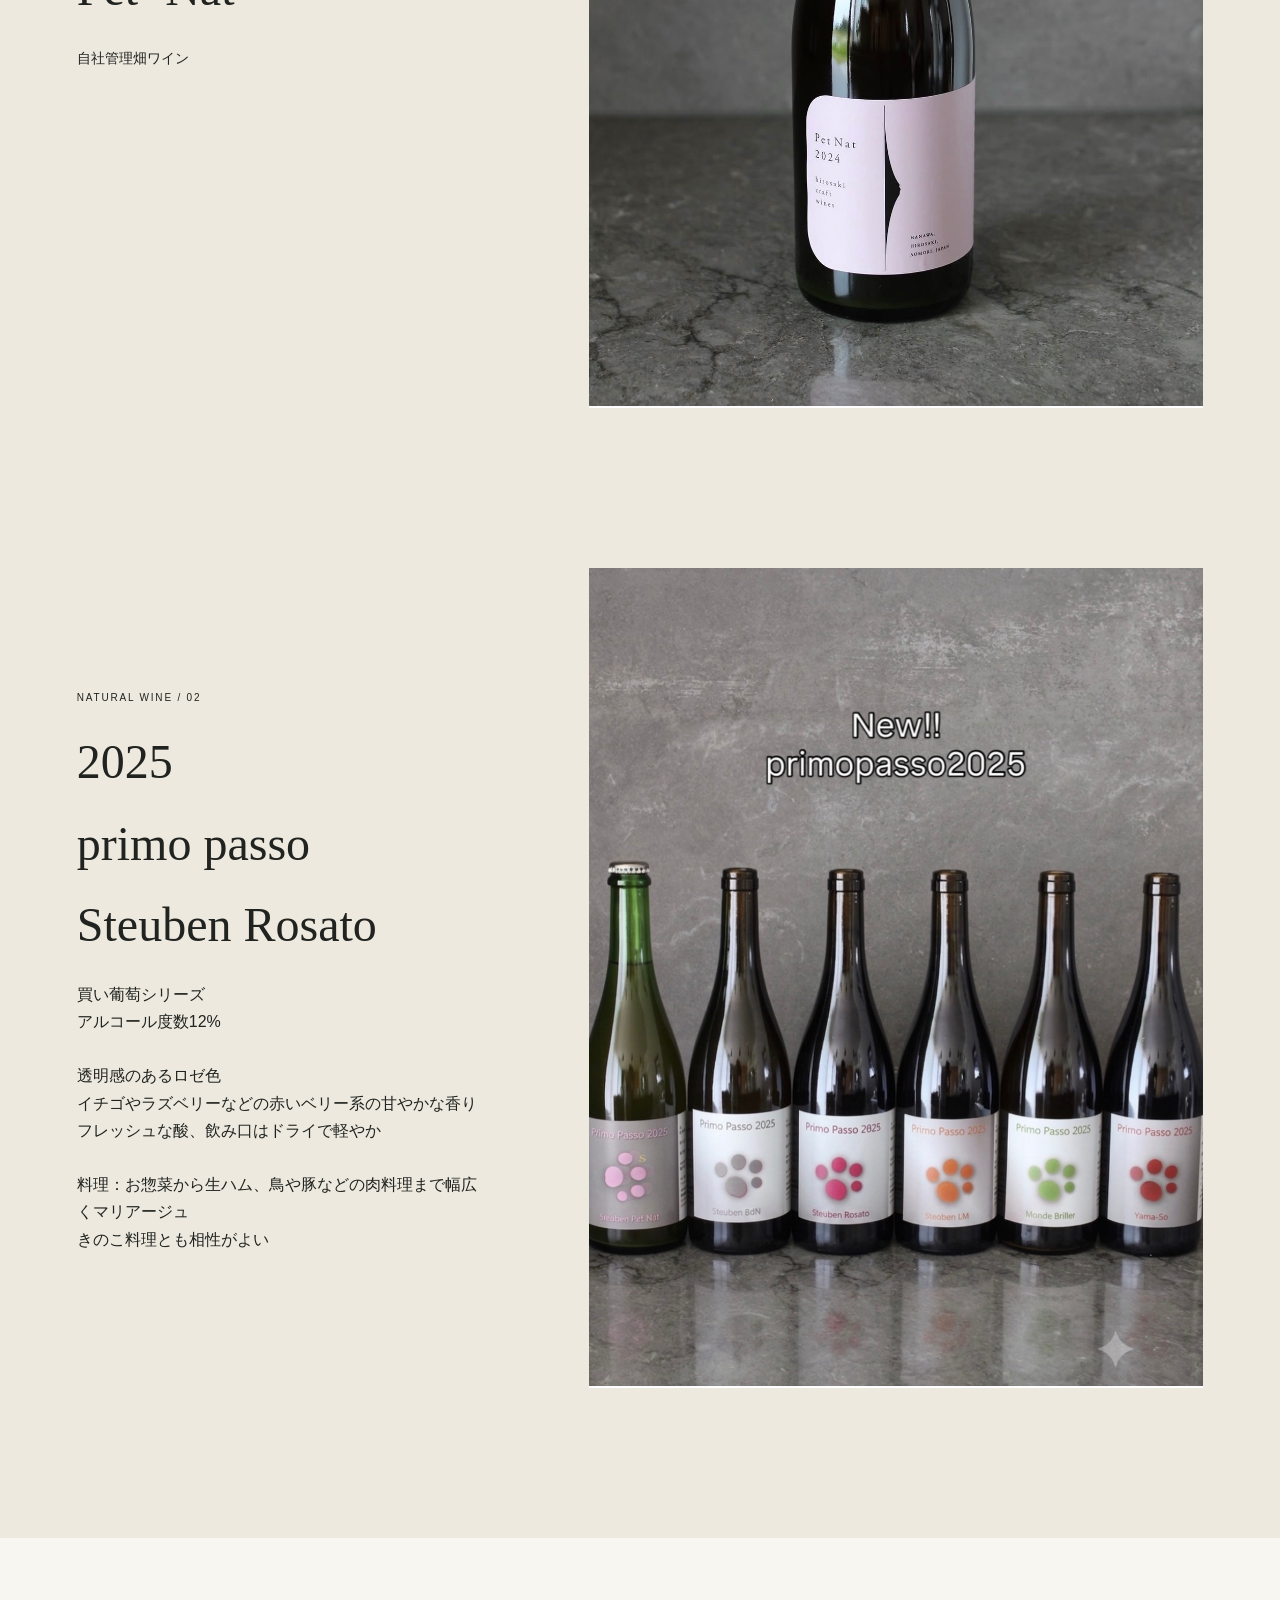
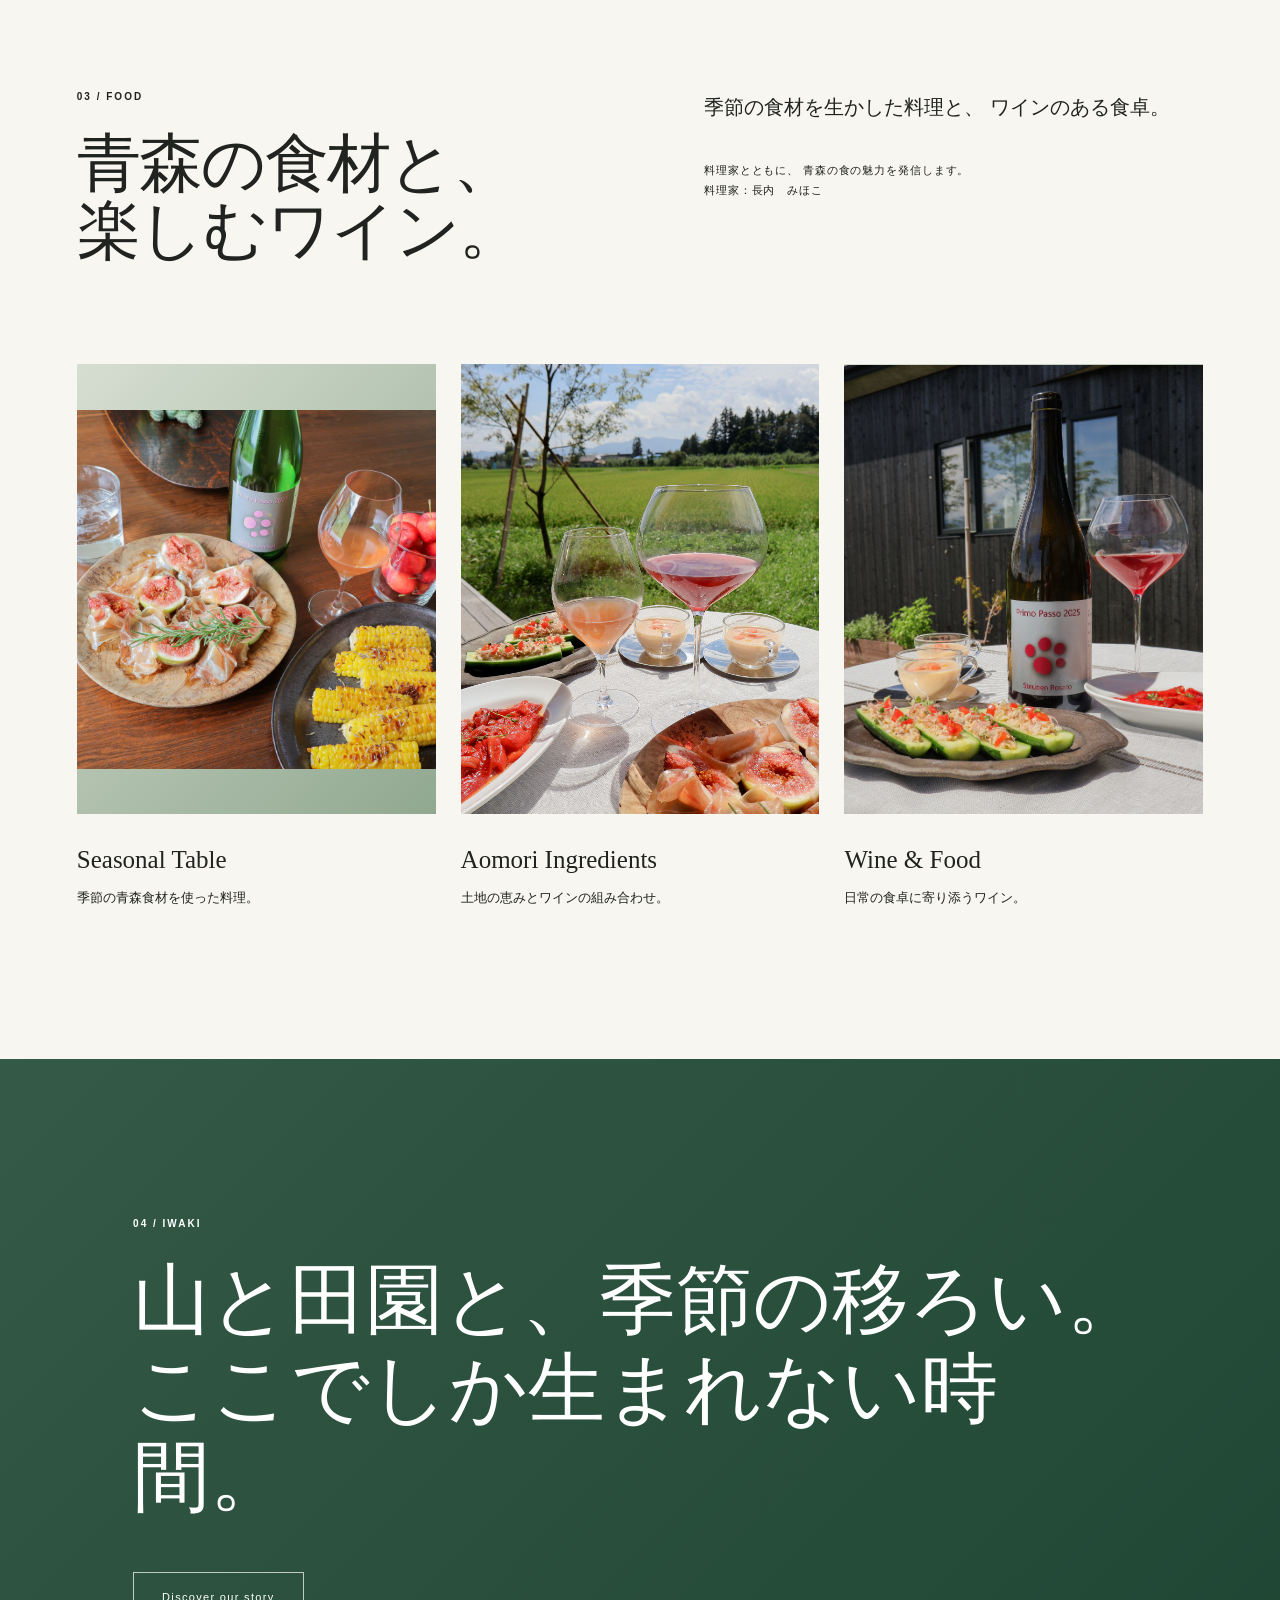
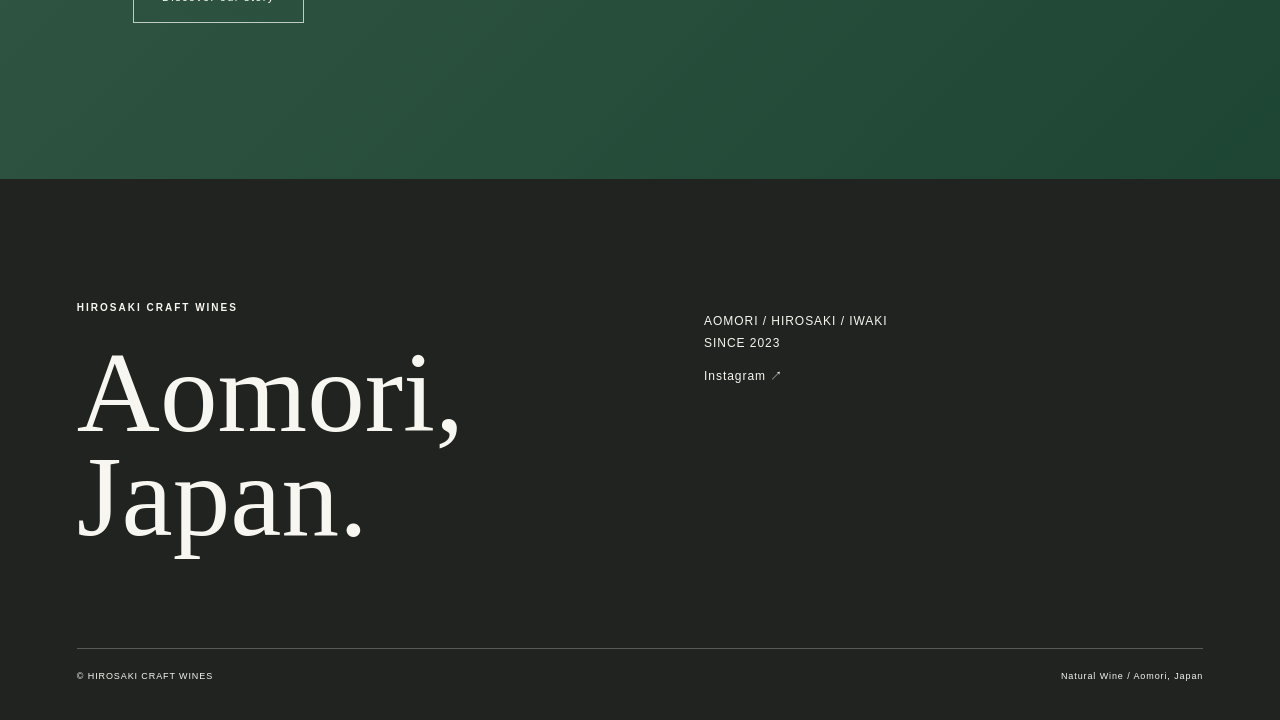
==== commit 3d9ed8c8: "Update index.html" ====
--- a/index.html
+++ b/index.html
@@ -111,7 +111,7 @@
                <p class="lead">
                    青森県弘前市。
                    岩木の風景と季節、土地の恵みを感じながら、
-                   ワインを楽しむ時間を届けます。
+                   ワインを楽しむ時間を届けます。ワイン飲めます
                </p>
 
                <p class="small-copy">
